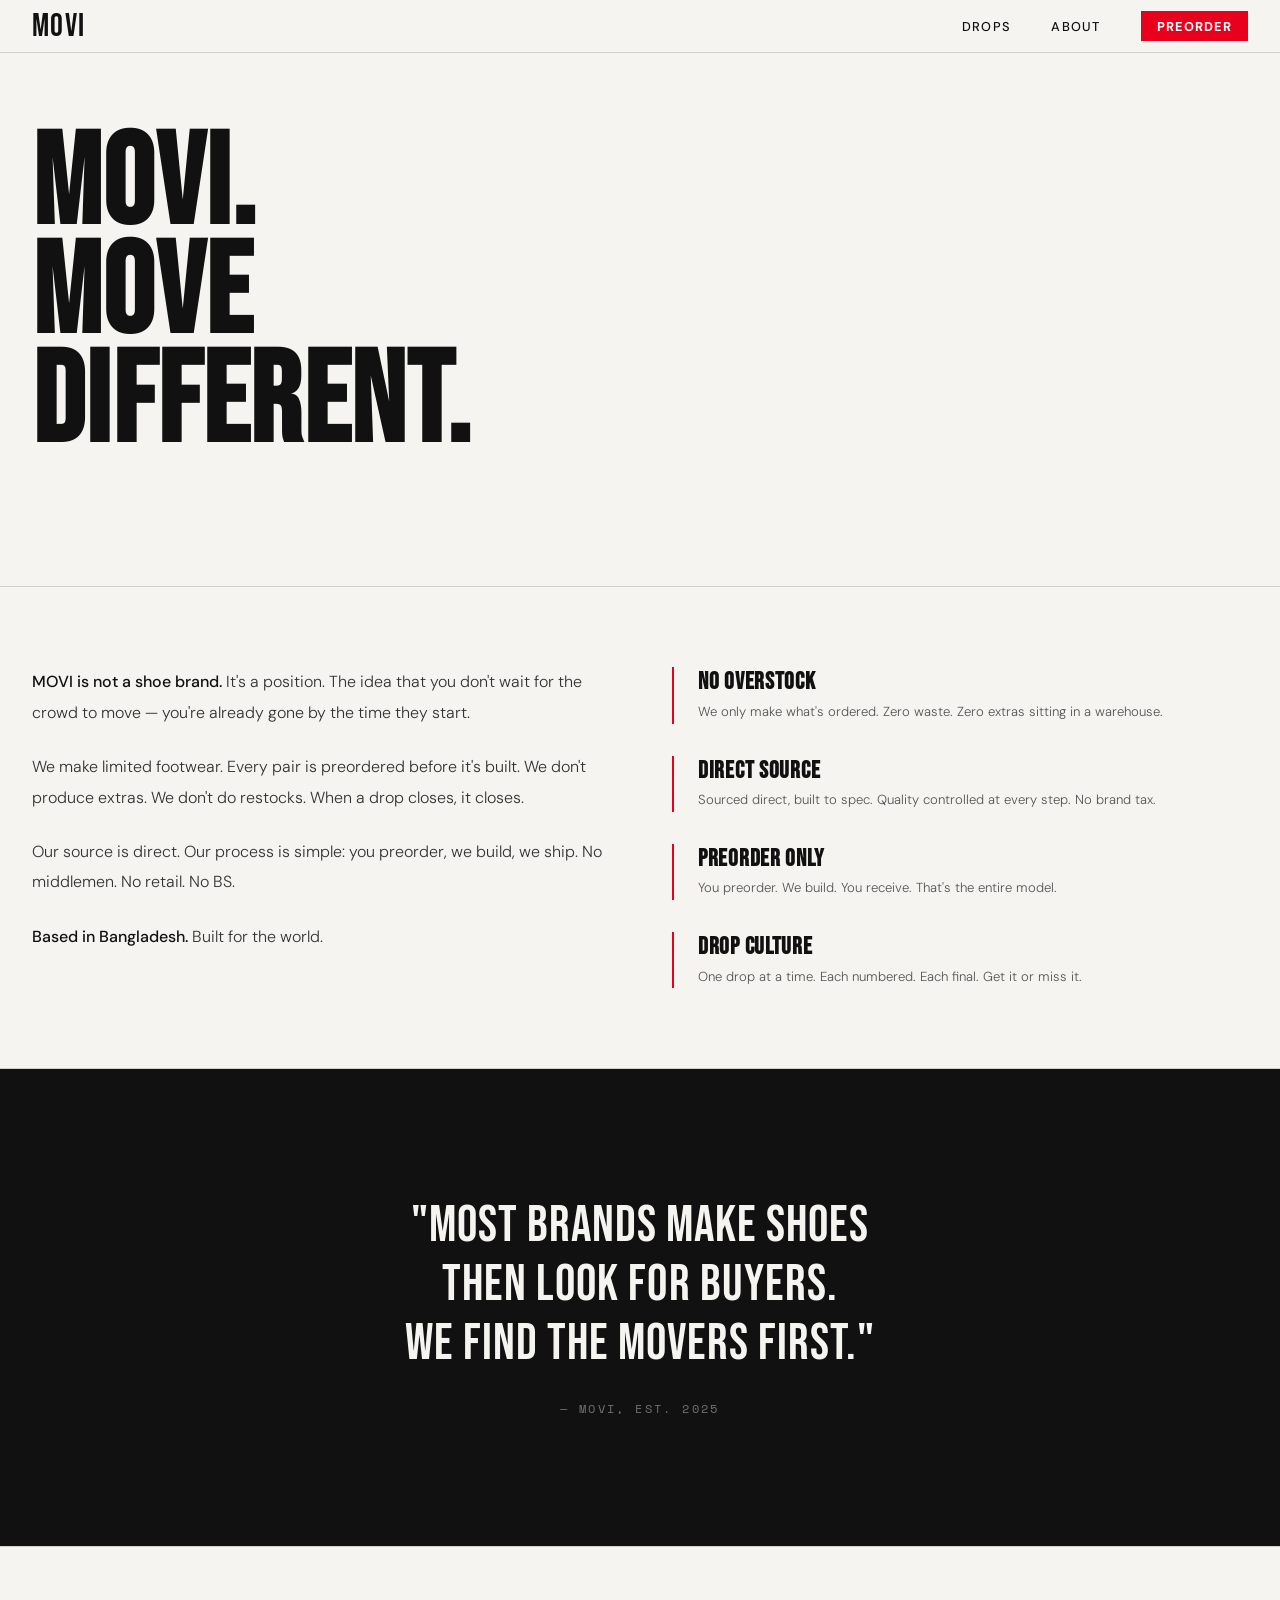
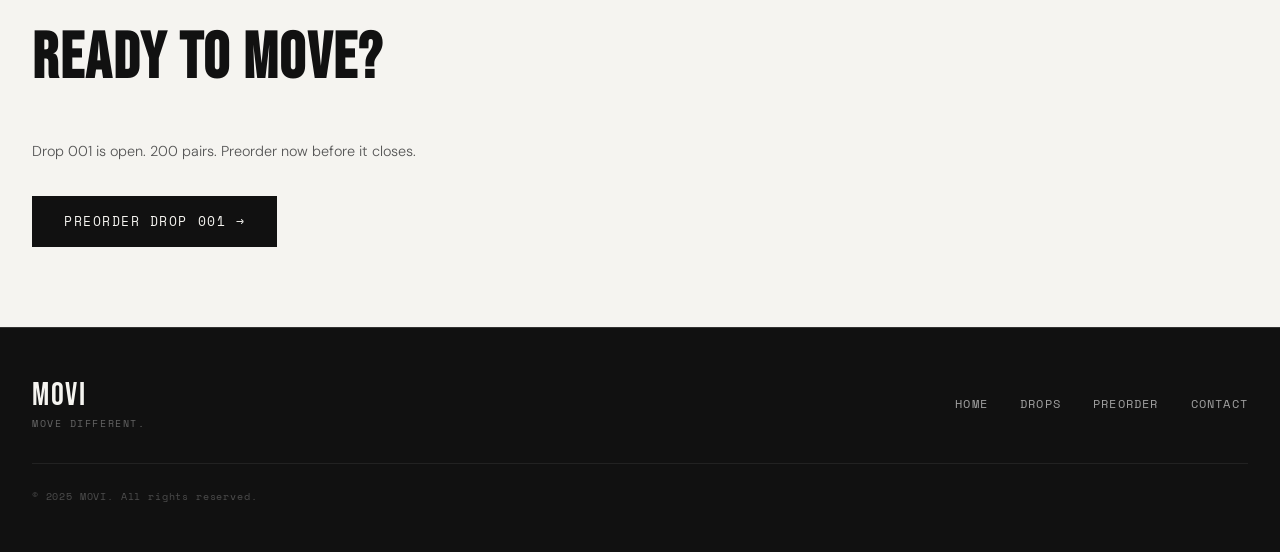
==== about.html @ f6bd97a1 "Add files via upload" ====
<!DOCTYPE html>
<html lang="en">
<head>
  <meta charset="UTF-8" />
  <meta name="viewport" content="width=device-width, initial-scale=1.0" />
  <title>About — MOVI</title>
  <link rel="stylesheet" href="style.css" />
</head>
<body>

  <nav id="nav">
    <div class="nav-inner">
      <a href="index.html" class="logo">MOVI</a>
      <div class="nav-links">
        <a href="drops.html">Drops</a>
        <a href="about.html">About</a>
        <a href="preorder.html" class="nav-cta">Preorder</a>
      </div>
      <button class="burger" id="burger" aria-label="Menu">
        <span></span><span></span><span></span>
      </button>
    </div>
    <div class="mobile-menu" id="mobileMenu">
      <a href="drops.html">Drops</a>
      <a href="about.html">About</a>
      <a href="preorder.html">Preorder</a>
    </div>
  </nav>

  <div class="about-hero">
    <h1>MOVI.<br>MOVE<br>DIFFERENT.</h1>
  </div>

  <div class="about-body">
    <div class="about-text">
      <p>
        <strong>MOVI is not a shoe brand.</strong> It's a position. 
        The idea that you don't wait for the crowd to move — 
        you're already gone by the time they start.
      </p>
      <p>
        We make limited footwear. Every pair is preordered before it's built. 
        We don't produce extras. We don't do restocks. 
        When a drop closes, it closes.
      </p>
      <p>
        Our source is direct. Our process is simple: 
        you preorder, we build, we ship. 
        No middlemen. No retail. No BS.
      </p>
      <p>
        <strong>Based in Bangladesh.</strong> Built for the world.
      </p>
    </div>

    <div class="about-values">
      <div class="value-item">
        <h3>No Overstock</h3>
        <p>We only make what's ordered. Zero waste. Zero extras sitting in a warehouse.</p>
      </div>
      <div class="value-item">
        <h3>Direct Source</h3>
        <p>Sourced direct, built to spec. Quality controlled at every step. No brand tax.</p>
      </div>
      <div class="value-item">
        <h3>Preorder Only</h3>
        <p>You preorder. We build. You receive. That's the entire model.</p>
      </div>
      <div class="value-item">
        <h3>Drop Culture</h3>
        <p>One drop at a time. Each numbered. Each final. Get it or miss it.</p>
      </div>
    </div>
  </div>

  <section class="manifesto">
    <div class="manifesto-inner">
      <p class="manifesto-text">
        "Most brands make shoes<br>
        then look for buyers.<br>
        We find the movers first."
      </p>
      <span class="manifesto-brand">— MOVI, EST. 2025</span>
    </div>
  </section>

  <section style="padding: 5rem 2rem; border-top: 1px solid var(--border);">
    <h2 class="section-title">Ready to Move?</h2>
    <p style="font-size:0.9rem; color:#555; max-width:400px; line-height:1.7; margin-bottom:2rem; font-weight:300;">
      Drop 001 is open. 200 pairs. Preorder now before it closes.
    </p>
    <a href="preorder.html" class="btn-primary">Preorder Drop 001 →</a>
  </section>

  <footer class="footer">
    <div class="footer-inner">
      <div class="footer-brand">
        <span class="footer-logo">MOVI</span>
        <p class="footer-tag">Move Different.</p>
      </div>
      <div class="footer-links">
        <a href="index.html">Home</a>
        <a href="drops.html">Drops</a>
        <a href="preorder.html">Preorder</a>
        <a href="mailto:hello@movibrand.com">Contact</a>
      </div>
      <p class="footer-copy">© 2025 MOVI. All rights reserved.</p>
    </div>
  </footer>

  <script src="main.js"></script>
</body>
</html>
---- style.css ----
/* =====================
   MOVI — style.css
   Supreme-inspired. Brutal minimal.
   ===================== */

@import url('https://fonts.googleapis.com/css2?family=Bebas+Neue&family=DM+Sans:ital,opsz,wght@0,9..40,300;0,9..40,400;0,9..40,500;1,9..40,300&family=Space+Mono:ital,wght@0,400;0,700;1,400&display=swap');

/* ── RESET ── */
*, *::before, *::after { box-sizing: border-box; margin: 0; padding: 0; }
html { font-size: 16px; scroll-behavior: smooth; }
body {
  font-family: 'DM Sans', sans-serif;
  background: #f5f4f0;
  color: #111;
  overflow-x: hidden;
}
a { color: inherit; text-decoration: none; }
img { max-width: 100%; display: block; }

/* ── TOKENS ── */
:root {
  --black: #111111;
  --white: #f5f4f0;
  --red: #e8001d;
  --mid: #888;
  --border: #d0cfc9;
  --font-display: 'Bebas Neue', sans-serif;
  --font-body: 'DM Sans', sans-serif;
  --font-mono: 'Space Mono', monospace;
}

/* ── NAV ── */
#nav {
  position: fixed;
  top: 0; left: 0; right: 0;
  z-index: 100;
  background: #f5f4f0;
  border-bottom: 1px solid var(--border);
}
.nav-inner {
  display: flex;
  align-items: center;
  justify-content: space-between;
  padding: 0 2rem;
  height: 52px;
}
.logo {
  font-family: var(--font-display);
  font-size: 2rem;
  letter-spacing: 0.04em;
  color: var(--black);
}
.nav-links {
  display: flex;
  gap: 2.5rem;
  align-items: center;
  font-size: 0.8rem;
  font-weight: 500;
  letter-spacing: 0.1em;
  text-transform: uppercase;
}
.nav-links a { transition: opacity 0.15s; }
.nav-links a:hover { opacity: 0.5; }
.nav-cta {
  background: var(--red);
  color: #fff !important;
  padding: 0.4rem 1rem;
  font-weight: 700;
}
.nav-cta:hover { opacity: 0.85 !important; }
.burger { display: none; flex-direction: column; gap: 4px; background: none; border: none; cursor: pointer; padding: 6px; }
.burger span { display: block; width: 22px; height: 1.5px; background: var(--black); transition: all 0.3s; }
.mobile-menu {
  display: none;
  flex-direction: column;
  background: var(--white);
  border-top: 1px solid var(--border);
  padding: 1rem 2rem;
  gap: 1.2rem;
}
.mobile-menu a {
  font-size: 1.2rem;
  font-family: var(--font-display);
  letter-spacing: 0.05em;
}
.mobile-menu.open { display: flex; }

/* ── HERO ── */
.hero {
  margin-top: 52px;
  min-height: calc(100vh - 52px);
  display: flex;
  flex-direction: column;
  justify-content: center;
  padding: 4rem 2rem;
  position: relative;
  overflow: hidden;
}
.hero::before {
  content: 'MOVI';
  position: absolute;
  font-family: var(--font-display);
  font-size: clamp(200px, 30vw, 480px);
  color: transparent;
  -webkit-text-stroke: 1px rgba(0,0,0,0.07);
  top: 50%;
  right: -2rem;
  transform: translateY(-50%);
  pointer-events: none;
  user-select: none;
  line-height: 1;
}
.hero-tag {
  font-family: var(--font-mono);
  font-size: 0.7rem;
  letter-spacing: 0.15em;
  color: var(--red);
  margin-bottom: 1.5rem;
  text-transform: uppercase;
}
.hero-title {
  font-family: var(--font-display);
  font-size: clamp(80px, 15vw, 200px);
  line-height: 0.88;
  letter-spacing: -0.01em;
  color: var(--black);
  margin-bottom: 1.5rem;
}
.hero-sub {
  font-size: 1rem;
  color: var(--mid);
  font-weight: 300;
  max-width: 320px;
  line-height: 1.6;
  margin-bottom: 2.5rem;
}
.scroll-line {
  position: absolute;
  bottom: 2rem;
  left: 2rem;
  width: 1px;
  height: 60px;
  background: var(--black);
  animation: scrollPulse 2s ease-in-out infinite;
}
@keyframes scrollPulse {
  0%, 100% { transform: scaleY(1); opacity: 1; }
  50% { transform: scaleY(0.4); opacity: 0.3; }
}

/* ── BUTTON ── */
.btn-primary {
  display: inline-block;
  background: var(--black);
  color: var(--white);
  padding: 1rem 2rem;
  font-size: 0.8rem;
  font-family: var(--font-mono);
  letter-spacing: 0.12em;
  text-transform: uppercase;
  border: none;
  cursor: pointer;
  transition: background 0.2s, transform 0.1s;
}
.btn-primary:hover { background: var(--red); }
.btn-primary:active { transform: scale(0.98); }
.btn-outline {
  display: inline-block;
  background: transparent;
  color: var(--black);
  padding: 0.9rem 2rem;
  font-size: 0.8rem;
  font-family: var(--font-mono);
  letter-spacing: 0.12em;
  text-transform: uppercase;
  border: 1px solid var(--black);
  cursor: pointer;
  transition: all 0.2s;
}
.btn-outline:hover { background: var(--black); color: var(--white); }

/* ── TICKER ── */
.ticker {
  background: var(--black);
  color: var(--white);
  overflow: hidden;
  white-space: nowrap;
  padding: 0.7rem 0;
  border-top: 1px solid #333;
  border-bottom: 1px solid #333;
}
.ticker-track {
  display: inline-flex;
  animation: ticker 20s linear infinite;
  font-family: var(--font-mono);
  font-size: 0.72rem;
  letter-spacing: 0.1em;
  text-transform: uppercase;
}
.ticker-track span { padding: 0 1rem; }
@keyframes ticker { from { transform: translateX(0); } to { transform: translateX(-50%); } }

/* ── FEATURED ── */
.featured {
  padding: 6rem 2rem;
  border-bottom: 1px solid var(--border);
}
.featured-grid {
  display: grid;
  grid-template-columns: 1fr 1fr;
  gap: 4rem;
  max-width: 1100px;
  margin: 0 auto;
  align-items: center;
}
.featured-img {
  position: relative;
  aspect-ratio: 1;
  background: #e8e7e2;
  overflow: hidden;
}
.img-placeholder {
  width: 100%;
  height: 100%;
  display: flex;
  align-items: center;
  justify-content: center;
  position: relative;
}
.shoe-art {
  width: 70%;
  height: 70%;
  display: flex;
  align-items: center;
  justify-content: center;
}
.shoe-box {
  width: 100%;
  height: 60%;
  background: var(--black);
  display: flex;
  flex-direction: column;
  align-items: center;
  justify-content: center;
  gap: 0.5rem;
}
.shoe-label {
  font-family: var(--font-display);
  font-size: 3rem;
  color: var(--white);
  letter-spacing: 0.2em;
}
.shoe-silhouette {
  width: 60%;
  height: 8px;
  background: var(--red);
}
.img-tag {
  position: absolute;
  top: 1rem;
  left: 1rem;
  background: var(--red);
  color: #fff;
  font-family: var(--font-mono);
  font-size: 0.65rem;
  padding: 0.3rem 0.7rem;
  letter-spacing: 0.15em;
  text-transform: uppercase;
}
.drop-num {
  font-family: var(--font-mono);
  font-size: 0.7rem;
  color: var(--mid);
  letter-spacing: 0.2em;
  margin-bottom: 0.5rem;
}
.drop-name {
  font-family: var(--font-display);
  font-size: clamp(2.5rem, 5vw, 4rem);
  line-height: 1;
  margin-bottom: 1.5rem;
  letter-spacing: 0.02em;
}
.drop-desc {
  font-size: 0.9rem;
  line-height: 1.7;
  color: #444;
  max-width: 380px;
  margin-bottom: 2rem;
  font-weight: 300;
}
.specs {
  display: grid;
  grid-template-columns: 1fr 1fr;
  gap: 0;
  border-top: 1px solid var(--border);
  margin-bottom: 2rem;
}
.spec {
  display: flex;
  flex-direction: column;
  padding: 0.8rem 0;
  border-bottom: 1px solid var(--border);
  font-size: 0.8rem;
  gap: 0.2rem;
}
.spec:nth-child(odd) { border-right: 1px solid var(--border); padding-right: 1.5rem; }
.spec:nth-child(even) { padding-left: 1.5rem; }
.spec-label {
  font-family: var(--font-mono);
  font-size: 0.65rem;
  letter-spacing: 0.12em;
  text-transform: uppercase;
  color: var(--mid);
}
.preorder-note {
  margin-top: 0.8rem;
  font-size: 0.72rem;
  color: var(--mid);
  font-family: var(--font-mono);
}

/* ── HOW IT WORKS ── */
.how {
  padding: 6rem 2rem;
  border-bottom: 1px solid var(--border);
}
.section-title {
  font-family: var(--font-display);
  font-size: clamp(2.5rem, 5vw, 4rem);
  letter-spacing: 0.03em;
  margin-bottom: 3rem;
  line-height: 1;
}
.steps {
  display: grid;
  grid-template-columns: repeat(4, 1fr);
  gap: 0;
}
.step {
  padding: 2rem 1.5rem 2rem 0;
  border-right: 1px solid var(--border);
}
.step:last-child { border-right: none; padding-right: 0; padding-left: 1.5rem; }
.step:not(:first-child) { padding-left: 1.5rem; }
.step-num {
  font-family: var(--font-mono);
  font-size: 0.7rem;
  color: var(--red);
  letter-spacing: 0.1em;
  display: block;
  margin-bottom: 1rem;
}
.step h3 {
  font-family: var(--font-display);
  font-size: 1.5rem;
  letter-spacing: 0.03em;
  margin-bottom: 0.6rem;
}
.step p {
  font-size: 0.82rem;
  line-height: 1.7;
  color: #555;
  font-weight: 300;
}

/* ── MANIFESTO ── */
.manifesto {
  background: var(--black);
  color: var(--white);
  padding: 8rem 2rem;
  text-align: center;
}
.manifesto-text {
  font-family: var(--font-display);
  font-size: clamp(1.8rem, 4vw, 3.5rem);
  line-height: 1.15;
  letter-spacing: 0.02em;
  max-width: 700px;
  margin: 0 auto 1.5rem;
}
.manifesto-brand {
  font-family: var(--font-mono);
  font-size: 0.75rem;
  letter-spacing: 0.2em;
  color: rgba(255,255,255,0.4);
  text-transform: uppercase;
}

/* ── ARCHIVE ── */
.archive {
  padding: 6rem 2rem;
}
.archive-header {
  display: flex;
  justify-content: space-between;
  align-items: flex-end;
  margin-bottom: 2.5rem;
}
.see-all {
  font-family: var(--font-mono);
  font-size: 0.72rem;
  letter-spacing: 0.1em;
  text-transform: uppercase;
  text-decoration: underline;
  text-underline-offset: 4px;
}
.see-all:hover { color: var(--red); }
.archive-grid {
  display: grid;
  grid-template-columns: repeat(2, 1fr);
  gap: 1.5rem;
  max-width: 700px;
}
.archive-img {
  position: relative;
  aspect-ratio: 1;
  background: #e2e1dc;
  margin-bottom: 0.8rem;
  overflow: hidden;
  display: flex;
  align-items: center;
  justify-content: center;
}
.archive-shoe {
  width: 50%;
  height: 30%;
  background: rgba(0,0,0,0.12);
}
.sold-tag, .upcoming-tag {
  position: absolute;
  top: 0.8rem; left: 0.8rem;
  font-family: var(--font-mono);
  font-size: 0.6rem;
  padding: 0.25rem 0.6rem;
  letter-spacing: 0.15em;
  text-transform: uppercase;
}
.sold-tag { background: #888; color: #fff; }
.upcoming-tag { background: var(--red); color: #fff; }
.archive-name {
  font-family: var(--font-display);
  font-size: 1.3rem;
  letter-spacing: 0.04em;
  margin-bottom: 0.2rem;
}
.archive-meta {
  font-family: var(--font-mono);
  font-size: 0.65rem;
  color: var(--mid);
  letter-spacing: 0.1em;
}

/* ── FOOTER ── */
.footer {
  background: var(--black);
  color: var(--white);
  padding: 3rem 2rem;
  border-top: 1px solid #333;
}
.footer-inner {
  display: flex;
  flex-wrap: wrap;
  align-items: center;
  justify-content: space-between;
  gap: 1.5rem;
}
.footer-logo {
  font-family: var(--font-display);
  font-size: 2rem;
  display: block;
  letter-spacing: 0.05em;
}
.footer-tag {
  font-family: var(--font-mono);
  font-size: 0.65rem;
  letter-spacing: 0.15em;
  color: rgba(255,255,255,0.35);
  text-transform: uppercase;
}
.footer-links {
  display: flex;
  gap: 2rem;
  font-size: 0.75rem;
  font-family: var(--font-mono);
  letter-spacing: 0.1em;
  text-transform: uppercase;
}
.footer-links a { color: rgba(255,255,255,0.6); transition: color 0.15s; }
.footer-links a:hover { color: #fff; }
.footer-copy {
  width: 100%;
  font-size: 0.65rem;
  color: rgba(255,255,255,0.25);
  font-family: var(--font-mono);
  letter-spacing: 0.08em;
  border-top: 1px solid #222;
  padding-top: 1.5rem;
  margin-top: 0.5rem;
}

/* ── PREORDER PAGE ── */
.page-header {
  margin-top: 52px;
  padding: 4rem 2rem 2rem;
  border-bottom: 1px solid var(--border);
}
.page-header h1 {
  font-family: var(--font-display);
  font-size: clamp(3rem, 8vw, 7rem);
  line-height: 0.9;
  letter-spacing: 0.02em;
}
.page-header p {
  font-family: var(--font-mono);
  font-size: 0.72rem;
  color: var(--mid);
  margin-top: 1rem;
  letter-spacing: 0.1em;
  text-transform: uppercase;
}
.preorder-layout {
  display: grid;
  grid-template-columns: 1fr 1fr;
  min-height: 70vh;
}
.preorder-product {
  background: #e5e4df;
  padding: 4rem 3rem;
  display: flex;
  flex-direction: column;
  justify-content: center;
  border-right: 1px solid var(--border);
}
.product-drop-tag {
  font-family: var(--font-mono);
  font-size: 0.65rem;
  color: var(--red);
  letter-spacing: 0.2em;
  text-transform: uppercase;
  margin-bottom: 1rem;
}
.product-name-big {
  font-family: var(--font-display);
  font-size: clamp(3rem, 5vw, 5rem);
  line-height: 1;
  margin-bottom: 1rem;
}
.product-price {
  font-family: var(--font-display);
  font-size: 2.5rem;
  color: var(--black);
  margin: 1.5rem 0;
}
.product-price small {
  font-family: var(--font-mono);
  font-size: 0.7rem;
  color: var(--mid);
  font-weight: 400;
  letter-spacing: 0.1em;
}
.preorder-form-wrap {
  padding: 4rem 3rem;
  display: flex;
  flex-direction: column;
  justify-content: center;
}
.form-title {
  font-family: var(--font-display);
  font-size: 2rem;
  letter-spacing: 0.04em;
  margin-bottom: 2rem;
}
.form-group {
  margin-bottom: 1.5rem;
}
.form-group label {
  display: block;
  font-family: var(--font-mono);
  font-size: 0.65rem;
  letter-spacing: 0.15em;
  text-transform: uppercase;
  color: var(--mid);
  margin-bottom: 0.5rem;
}
.form-group input,
.form-group select {
  width: 100%;
  padding: 0.8rem 1rem;
  background: transparent;
  border: 1px solid var(--border);
  border-radius: 0;
  font-family: var(--font-body);
  font-size: 0.9rem;
  color: var(--black);
  outline: none;
  transition: border-color 0.2s;
  appearance: none;
  -webkit-appearance: none;
}
.form-group input:focus,
.form-group select:focus { border-color: var(--black); }
.form-row { display: grid; grid-template-columns: 1fr 1fr; gap: 1rem; }
.form-terms {
  font-size: 0.72rem;
  color: var(--mid);
  line-height: 1.6;
  margin-bottom: 1.5rem;
  font-family: var(--font-mono);
}
.form-terms strong { color: var(--black); }
.submit-btn {
  width: 100%;
  padding: 1.1rem;
  background: var(--black);
  color: var(--white);
  border: none;
  font-family: var(--font-mono);
  font-size: 0.8rem;
  letter-spacing: 0.15em;
  text-transform: uppercase;
  cursor: pointer;
  transition: background 0.2s;
}
.submit-btn:hover { background: var(--red); }
.success-msg {
  display: none;
  background: #111;
  color: #f5f4f0;
  padding: 2rem;
  text-align: center;
}
.success-msg h2 { font-family: var(--font-display); font-size: 2rem; margin-bottom: 0.5rem; }
.success-msg p { font-family: var(--font-mono); font-size: 0.72rem; color: rgba(255,255,255,0.5); letter-spacing: 0.1em; }

/* ── DROPS PAGE ── */
.drops-grid {
  padding: 4rem 2rem;
  display: grid;
  grid-template-columns: repeat(auto-fit, minmax(300px, 1fr));
  gap: 0;
}
.drop-card {
  border-right: 1px solid var(--border);
  border-bottom: 1px solid var(--border);
  padding: 2.5rem;
  transition: background 0.2s;
}
.drop-card:hover { background: #eeedea; }
.drop-card-img {
  width: 100%;
  aspect-ratio: 4/3;
  background: #e2e1dc;
  margin-bottom: 1.5rem;
  position: relative;
  display: flex;
  align-items: center;
  justify-content: center;
  overflow: hidden;
}
.drop-card-img::after {
  content: attr(data-label);
  font-family: var(--font-display);
  font-size: 3rem;
  color: rgba(0,0,0,0.08);
  letter-spacing: 0.2em;
}
.drop-status {
  font-family: var(--font-mono);
  font-size: 0.62rem;
  letter-spacing: 0.18em;
  text-transform: uppercase;
  margin-bottom: 0.5rem;
}
.status-open { color: var(--red); }
.status-sold { color: var(--mid); }
.status-soon { color: #888; }
.drop-card-name {
  font-family: var(--font-display);
  font-size: 2rem;
  letter-spacing: 0.03em;
  margin-bottom: 0.5rem;
}
.drop-card-meta {
  font-family: var(--font-mono);
  font-size: 0.65rem;
  color: var(--mid);
  margin-bottom: 1.5rem;
  letter-spacing: 0.1em;
}
.drop-card-price {
  font-family: var(--font-mono);
  font-size: 0.9rem;
  margin-bottom: 1.2rem;
  font-weight: 700;
}

/* ── ABOUT PAGE ── */
.about-hero {
  margin-top: 52px;
  padding: 5rem 2rem;
  border-bottom: 1px solid var(--border);
}
.about-hero h1 {
  font-family: var(--font-display);
  font-size: clamp(4rem, 10vw, 10rem);
  line-height: 0.85;
  letter-spacing: 0.01em;
  margin-bottom: 3rem;
}
.about-body {
  display: grid;
  grid-template-columns: 1fr 1fr;
  gap: 4rem;
  padding: 5rem 2rem;
  border-bottom: 1px solid var(--border);
}
.about-text p {
  font-size: 1rem;
  line-height: 1.9;
  color: #333;
  font-weight: 300;
  margin-bottom: 1.5rem;
}
.about-text p strong { font-weight: 500; color: var(--black); }
.about-values { display: flex; flex-direction: column; gap: 2rem; }
.value-item { border-left: 2px solid var(--red); padding-left: 1.5rem; }
.value-item h3 { font-family: var(--font-display); font-size: 1.5rem; letter-spacing: 0.03em; margin-bottom: 0.3rem; }
.value-item p { font-size: 0.82rem; color: #555; line-height: 1.7; font-weight: 300; }

/* ── RESPONSIVE ── */
@media (max-width: 900px) {
  .nav-links { display: none; }
  .burger { display: flex; }
  .featured-grid { grid-template-columns: 1fr; gap: 2.5rem; }
  .steps { grid-template-columns: 1fr 1fr; }
  .step { border-bottom: 1px solid var(--border); }
  .step:last-child { padding-right: 0; }
  .preorder-layout { grid-template-columns: 1fr; }
  .preorder-product { border-right: none; border-bottom: 1px solid var(--border); }
  .about-body { grid-template-columns: 1fr; }
  .archive-grid { grid-template-columns: 1fr; max-width: 340px; }
}
@media (max-width: 600px) {
  .steps { grid-template-columns: 1fr; }
  .step { border-right: none; padding-left: 0 !important; padding-right: 0 !important; }
  .hero-title { font-size: 20vw; }
  .preorder-product, .preorder-form-wrap { padding: 2.5rem 1.5rem; }
  .drops-grid { grid-template-columns: 1fr; }
}
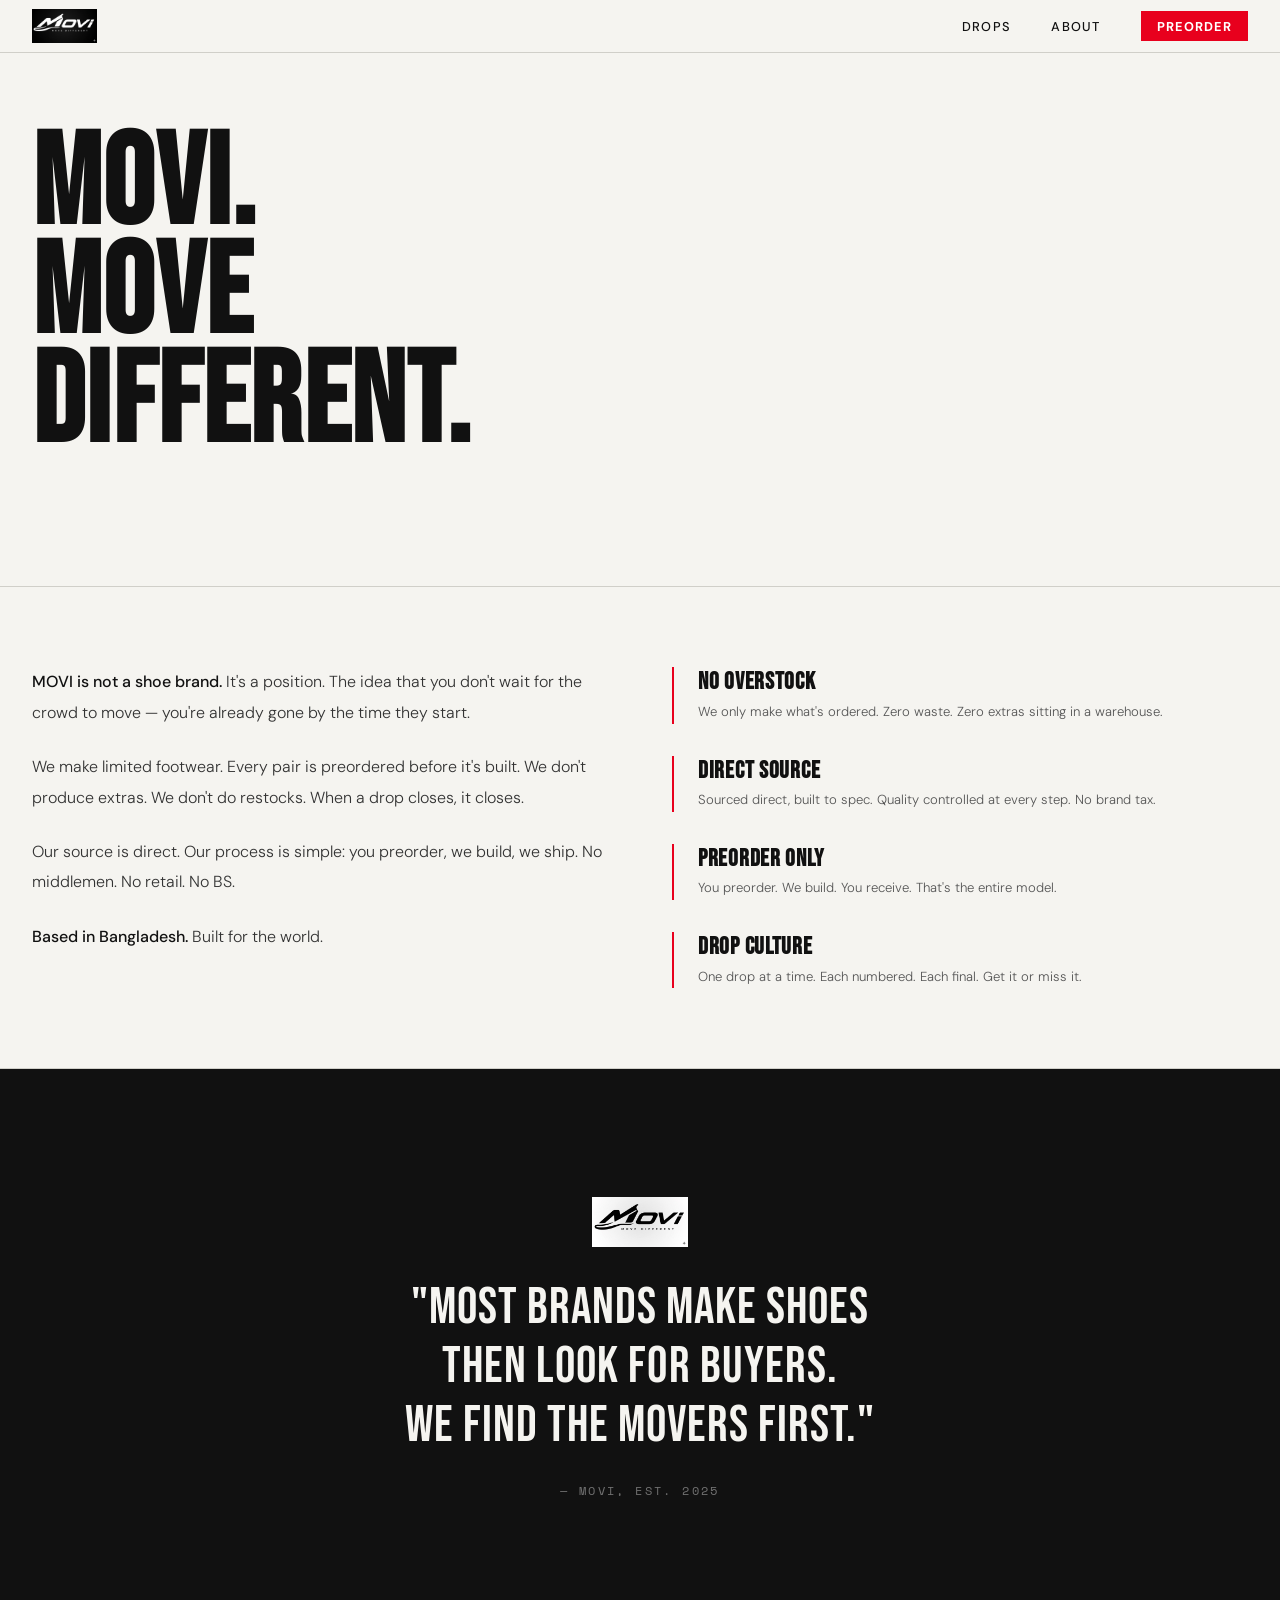
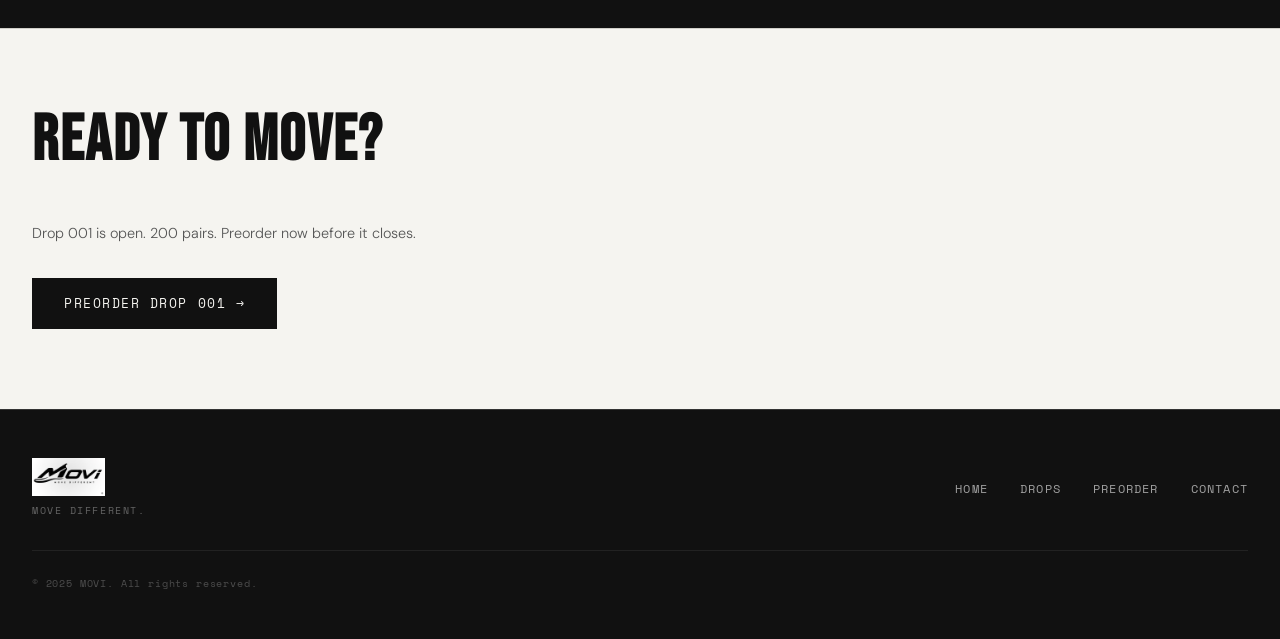
==== commit 6948d763: "Add files via upload V1 030626" ====
--- a/about.html
+++ b/about.html
@@ -10,7 +10,9 @@
 
   <nav id="nav">
     <div class="nav-inner">
-      <a href="index.html" class="logo">MOVI</a>
+      <a href="index.html" class="logo-wrap">
+        <img src="logo.png" alt="MOVI" class="nav-logo" />
+      </a>
       <div class="nav-links">
         <a href="drops.html">Drops</a>
         <a href="about.html">About</a>
@@ -33,26 +35,11 @@
 
   <div class="about-body">
     <div class="about-text">
-      <p>
-        <strong>MOVI is not a shoe brand.</strong> It's a position. 
-        The idea that you don't wait for the crowd to move — 
-        you're already gone by the time they start.
-      </p>
-      <p>
-        We make limited footwear. Every pair is preordered before it's built. 
-        We don't produce extras. We don't do restocks. 
-        When a drop closes, it closes.
-      </p>
-      <p>
-        Our source is direct. Our process is simple: 
-        you preorder, we build, we ship. 
-        No middlemen. No retail. No BS.
-      </p>
-      <p>
-        <strong>Based in Bangladesh.</strong> Built for the world.
-      </p>
+      <p><strong>MOVI is not a shoe brand.</strong> It's a position. The idea that you don't wait for the crowd to move — you're already gone by the time they start.</p>
+      <p>We make limited footwear. Every pair is preordered before it's built. We don't produce extras. We don't do restocks. When a drop closes, it closes.</p>
+      <p>Our source is direct. Our process is simple: you preorder, we build, we ship. No middlemen. No retail. No BS.</p>
+      <p><strong>Based in Bangladesh.</strong> Built for the world.</p>
     </div>
-
     <div class="about-values">
       <div class="value-item">
         <h3>No Overstock</h3>
@@ -75,27 +62,22 @@
 
   <section class="manifesto">
     <div class="manifesto-inner">
-      <p class="manifesto-text">
-        "Most brands make shoes<br>
-        then look for buyers.<br>
-        We find the movers first."
-      </p>
+      <img src="logo.png" alt="MOVI" class="manifesto-logo" />
+      <p class="manifesto-text">"Most brands make shoes<br>then look for buyers.<br>We find the movers first."</p>
       <span class="manifesto-brand">— MOVI, EST. 2025</span>
     </div>
   </section>
 
   <section style="padding: 5rem 2rem; border-top: 1px solid var(--border);">
     <h2 class="section-title">Ready to Move?</h2>
-    <p style="font-size:0.9rem; color:#555; max-width:400px; line-height:1.7; margin-bottom:2rem; font-weight:300;">
-      Drop 001 is open. 200 pairs. Preorder now before it closes.
-    </p>
+    <p style="font-size:0.9rem; color:#555; max-width:400px; line-height:1.7; margin-bottom:2rem; font-weight:300;">Drop 001 is open. 200 pairs. Preorder now before it closes.</p>
     <a href="preorder.html" class="btn-primary">Preorder Drop 001 →</a>
   </section>
 
   <footer class="footer">
     <div class="footer-inner">
       <div class="footer-brand">
-        <span class="footer-logo">MOVI</span>
+        <img src="logo.png" alt="MOVI" class="footer-logo-img" />
         <p class="footer-tag">Move Different.</p>
       </div>
       <div class="footer-links">
--- a/style.css
+++ b/style.css
@@ -748,3 +748,137 @@
   .preorder-product, .preorder-form-wrap { padding: 2.5rem 1.5rem; }
   .drops-grid { grid-template-columns: 1fr; }
 }
+
+/* ── LOGO (image) ── */
+.logo-wrap { display: flex; align-items: center; }
+.nav-logo { height: 34px; width: auto; display: block; filter: invert(0); }
+.footer-logo-img { height: 38px; width: auto; display: block; filter: invert(1); margin-bottom: 0.4rem; }
+.manifesto-logo { height: 50px; width: auto; display: block; filter: invert(1); margin: 0 auto 2rem; }
+
+/* ── HERO — split layout ── */
+.hero {
+  margin-top: 52px;
+  min-height: calc(100vh - 52px);
+  display: grid;
+  grid-template-columns: 1fr 1fr;
+  align-items: center;
+  padding: 4rem 2rem;
+  position: relative;
+  overflow: hidden;
+  gap: 2rem;
+}
+.hero-content { z-index: 2; }
+.hero-shoe-wrap {
+  position: relative;
+  display: flex;
+  align-items: center;
+  justify-content: center;
+}
+.hero-shoe-img {
+  width: 100%;
+  max-width: 520px;
+  object-fit: contain;
+  filter: drop-shadow(0 20px 60px rgba(0,0,0,0.15));
+  transform: rotate(-8deg) translateY(-10px);
+  transition: transform 0.5s ease;
+}
+.hero-shoe-wrap:hover .hero-shoe-img { transform: rotate(-4deg) translateY(-20px); }
+.hero-shoe-badge {
+  position: absolute;
+  bottom: 1rem; right: 1rem;
+  font-family: var(--font-mono);
+  font-size: 0.55rem;
+  color: #aaa;
+  letter-spacing: 0.1em;
+  text-transform: uppercase;
+  background: rgba(245,244,240,0.8);
+  padding: 0.2rem 0.5rem;
+}
+
+/* ── PRODUCT PHOTO ── */
+.product-photo {
+  width: 100%;
+  height: 100%;
+  object-fit: cover;
+  display: block;
+}
+.sample-label {
+  position: absolute;
+  bottom: 0.6rem; right: 0.8rem;
+  font-family: var(--font-mono);
+  font-size: 0.55rem;
+  color: #aaa;
+  letter-spacing: 0.1em;
+  text-transform: uppercase;
+}
+
+/* ── VARIANTS SECTION ── */
+.variants {
+  padding: 5rem 2rem;
+  background: #111;
+  color: #f5f4f0;
+  border-top: 1px solid #222;
+}
+.variants .section-title { color: #f5f4f0; }
+.variants-grid {
+  display: grid;
+  grid-template-columns: repeat(3, 1fr);
+  gap: 1.5rem;
+  margin-bottom: 1.5rem;
+}
+.variant-card {
+  border: 1px solid #2a2a2a;
+  padding: 1.5rem;
+  transition: border-color 0.2s;
+}
+.variant-card:hover, .variant-card.active-v { border-color: #555; }
+.variant-img {
+  width: 100%;
+  aspect-ratio: 4/3;
+  background: #f0efeb;
+  margin-bottom: 1rem;
+  overflow: hidden;
+  display: flex;
+  align-items: center;
+  justify-content: center;
+}
+.variant-img.dark-bg { background: #1a1a1a; }
+.variant-img.army-bg { background: #2d3420; }
+.variant-img img { width: 100%; height: 100%; object-fit: cover; }
+.variant-name {
+  font-family: var(--font-display);
+  font-size: 1.4rem;
+  letter-spacing: 0.05em;
+  margin-bottom: 0.2rem;
+}
+.variant-stock {
+  font-family: var(--font-mono);
+  font-size: 0.65rem;
+  color: #e8001d;
+  letter-spacing: 0.1em;
+  margin-bottom: 1rem;
+}
+.variants .btn-outline {
+  color: #f5f4f0;
+  border-color: #555;
+  display: block;
+  text-align: center;
+  padding: 0.7rem 1rem;
+  font-size: 0.72rem;
+}
+.variants .btn-outline:hover { background: #f5f4f0; color: #111; }
+.variants-note {
+  font-family: var(--font-mono);
+  font-size: 0.62rem;
+  color: #555;
+  letter-spacing: 0.08em;
+  text-align: center;
+}
+
+/* ── RESPONSIVE updates ── */
+@media (max-width: 900px) {
+  .hero { grid-template-columns: 1fr; min-height: auto; padding: 3rem 1.5rem; }
+  .hero-shoe-wrap { order: -1; }
+  .hero-shoe-img { max-width: 280px; transform: rotate(-4deg); }
+  .variants-grid { grid-template-columns: 1fr; }
+}
